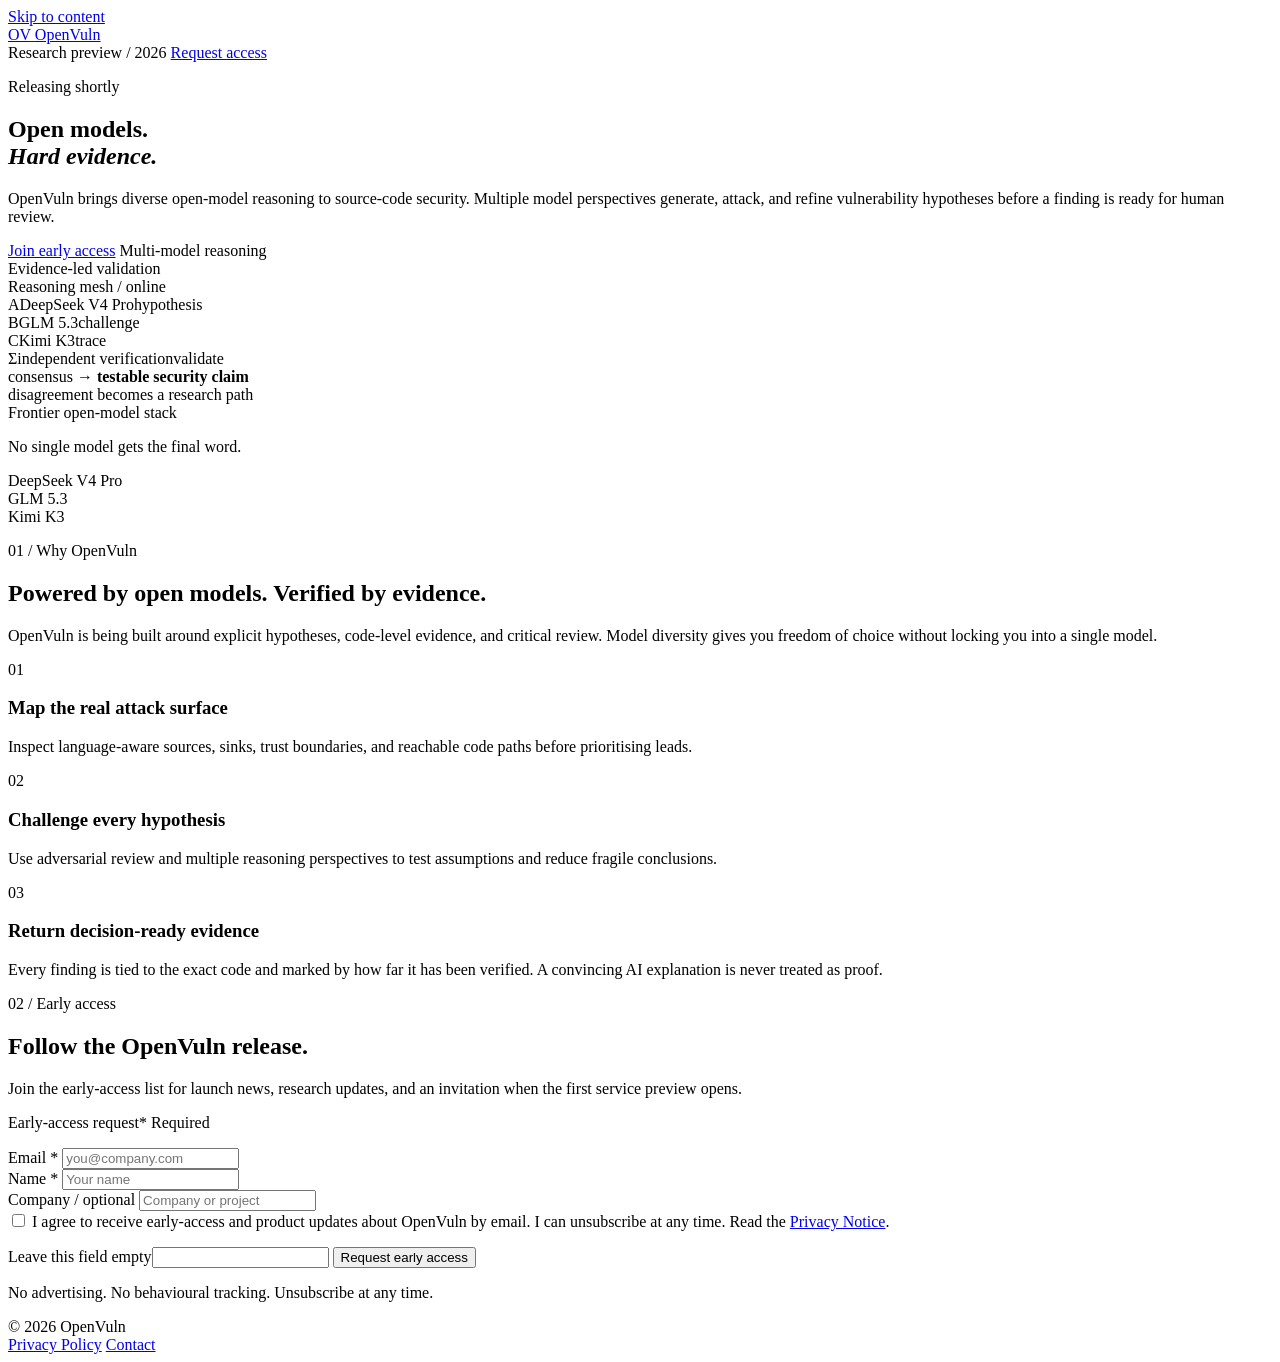
==== index.html @ 38823ecf "Add OpenVuln landing page" ====
<!doctype html>
<html lang="en">
  <head>
    <meta charset="utf-8">
    <meta name="viewport" content="width=device-width, initial-scale=1">
    <meta name="description" content="OpenVuln applies frontier open-model reasoning to evidence-led source-code security. Request early access.">
    <meta name="theme-color" content="#090a10">
    <meta property="og:title" content="OpenVuln — Open models. Hard evidence.">
    <meta property="og:description" content="A multi-model approach to serious vulnerability research.">
    <meta property="og:type" content="website">
    <meta property="og:url" content="https://openvuln.ai/">
    <title>OpenVuln — Open models. Hard evidence.</title>
    <link rel="stylesheet" href="assets/styles.css">
    <script src="assets/site.js" defer></script>
  </head>
  <body class="theme-openvuln">
    <a class="skip-link" href="#main">Skip to content</a>
    <header class="site-header shell">
      <a class="brand" href="./" aria-label="OpenVuln home">
        <span class="brand-mark" aria-hidden="true">OV</span>
        <span class="brand-name">OpenVuln</span>
      </a>
      <div class="header-meta">
        <span>Research preview / 2026</span>
        <a class="header-cta" href="#early-access">Request access</a>
      </div>
    </header>

    <main id="main">
      <section class="hero shell">
        <div>
          <p class="eyebrow"><span class="pulse" aria-hidden="true"></span>Releasing shortly</p>
          <h1>Open models.<br><em>Hard evidence.</em></h1>
          <p class="hero-copy">
            OpenVuln brings diverse open-model reasoning to source-code security. Multiple model
            perspectives generate, attack, and refine vulnerability hypotheses before a finding is
            ready for human review.
          </p>
          <div class="hero-actions">
            <a class="primary-cta" href="#early-access">Join early access</a>
            <span class="quiet-note">Multi-model reasoning<br>Evidence-led validation</span>
          </div>
        </div>

        <div class="signal-panel" aria-label="Illustration of OpenVuln multi-model reasoning">
          <div class="panel-header">
            <span class="panel-label">Reasoning mesh / online</span>
            <span class="panel-dots" aria-hidden="true"><span></span><span></span><span></span></span>
          </div>
          <div class="signal-body">
            <div class="signal-step"><span class="signal-index">A</span><span class="signal-name">DeepSeek V4 Pro</span><span class="signal-state">hypothesis</span></div>
            <div class="signal-step"><span class="signal-index">B</span><span class="signal-name">GLM 5.3</span><span class="signal-state">challenge</span></div>
            <div class="signal-step"><span class="signal-index">C</span><span class="signal-name">Kimi K3</span><span class="signal-state">trace</span></div>
            <div class="signal-step"><span class="signal-index">Σ</span><span class="signal-name">independent verification</span><span class="signal-state">validate</span></div>
            <div class="signal-output">consensus → <strong>testable security claim</strong><br>disagreement becomes a research path</div>
          </div>
        </div>
      </section>

      <section class="model-strip" aria-labelledby="model-stack-title">
        <div class="model-row shell">
          <div class="model-intro">
            <span class="model-label" id="model-stack-title">Frontier open-model stack</span>
            <p>No single model gets the final word.</p>
          </div>
          <div class="model-name">DeepSeek V4 Pro</div>
          <div class="model-name">GLM 5.3</div>
          <div class="model-name">Kimi K3</div>
        </div>
      </section>

      <section class="content-section shell" aria-labelledby="approach-title">
        <div class="section-heading">
          <p class="section-kicker">01 / Why OpenVuln</p>
          <div>
            <h2 id="approach-title">Powered by open models. Verified by evidence.</h2>
            <p>
              OpenVuln is being built around explicit hypotheses, code-level evidence, and critical
              review. Model diversity gives you freedom of choice without locking you into a
              single model.
            </p>
          </div>
        </div>
        <div class="capability-grid">
          <article class="capability">
            <span class="capability-number">01</span>
            <h3>Map the real attack surface</h3>
            <p>Inspect language-aware sources, sinks, trust boundaries, and reachable code paths before prioritising leads.</p>
          </article>
          <article class="capability">
            <span class="capability-number">02</span>
            <h3>Challenge every hypothesis</h3>
            <p>Use adversarial review and multiple reasoning perspectives to test assumptions and reduce fragile conclusions.</p>
          </article>
          <article class="capability">
            <span class="capability-number">03</span>
            <h3>Return decision-ready evidence</h3>
            <p>Every finding is tied to the exact code and marked by how far it has been verified. A convincing AI explanation is never treated as proof.</p>
          </article>
        </div>
      </section>

      <section class="signup-section" id="early-access" aria-labelledby="access-title">
        <div class="signup-layout shell">
          <div class="signup-copy">
            <p class="section-kicker">02 / Early access</p>
            <h2 id="access-title">Follow the OpenVuln release.</h2>
            <p>
              Join the early-access list for launch news, research updates, and an invitation when
              the first service preview opens.
            </p>
          </div>

          <form
            class="early-access-form"
            id="webform7542738000000615491"
            name="WebToLeads7542738000000615491"
            action="https://crm.zoho.com/crm/WebToLeadForm"
            method="POST"
            accept-charset="UTF-8"
            data-early-access-form
          >
            <input type="hidden" name="xnQsjsdp" value="f2f85721cc3fc7d3118a85d0d881007a45dde5ccdff1139d536a279b9ebe4af4">
            <input type="hidden" name="xmIwtLD" value="1190a3a3566710ea98368c4a2d206a01c016287afc2341ff5b751c95cf411600b32ecd8c53dbdc437910fa47d1f649e6">
            <input type="hidden" name="actionType" value="TGVhZHM=">
            <input type="hidden" name="returnURL" value="https://openvuln.ai/thanks">
            <input type="hidden" name="zc_gad" value="">

            <p class="form-note"><span>Early-access request</span><span>* Required</span></p>
            <div class="field">
              <label for="open-email">Email *</label>
              <input id="open-email" name="Email" type="email" maxlength="100" autocomplete="email" placeholder="you@company.com" required>
            </div>
            <div class="field">
              <label for="open-name">Name *</label>
              <input id="open-name" name="Last Name" type="text" maxlength="80" autocomplete="name" placeholder="Your name" required>
            </div>
            <div class="field">
              <label for="open-company">Company <span class="optional">/ optional</span></label>
              <input id="open-company" name="Company" type="text" maxlength="200" autocomplete="organization" placeholder="Company or project">
            </div>
            <label class="consent-field" for="open-consent">
              <input id="open-consent" type="checkbox" required data-consent aria-describedby="open-consent-error">
              <span>I agree to receive early-access and product updates about OpenVuln by email. I can unsubscribe at any time. Read the <a href="privacy/">Privacy Notice</a>.</span>
            </label>
            <p class="form-error" id="open-consent-error" data-consent-error aria-live="polite"></p>
            <label class="honeypot" aria-hidden="true">Leave this field empty<input type="text" name="aG9uZXlwb3Q" tabindex="-1" autocomplete="off"></label>
            <button class="submit-button" type="submit" data-submit>Request early access</button>
            <p class="form-fine-print">No advertising. No behavioural tracking. Unsubscribe at any time.</p>
          </form>
        </div>
      </section>
    </main>

    <footer class="site-footer shell">
      <span>© 2026 OpenVuln</span>
      <nav class="footer-links" aria-label="Footer">
        <a href="privacy/">Privacy Policy</a>
        <a href="mailto:privacy@autovuln.ai">Contact</a>
      </nav>
    </footer>
  </body>
</html>
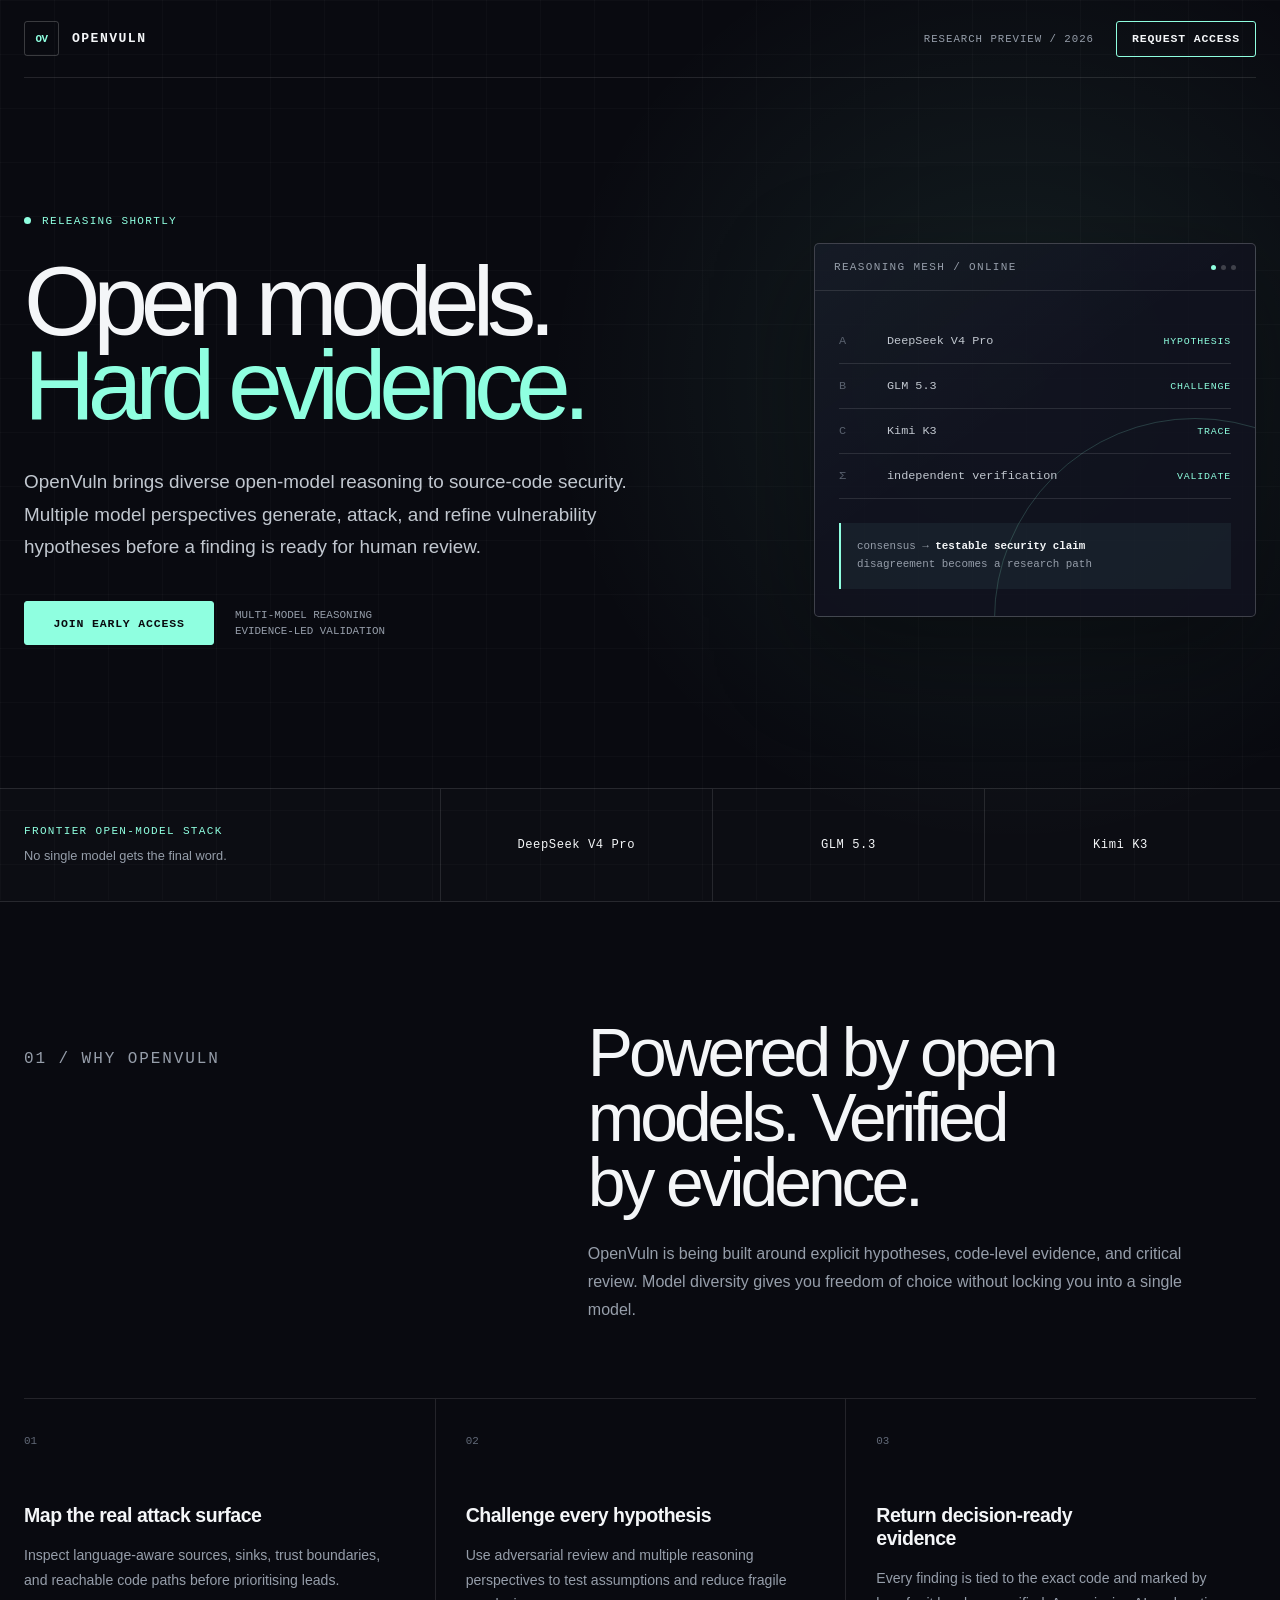
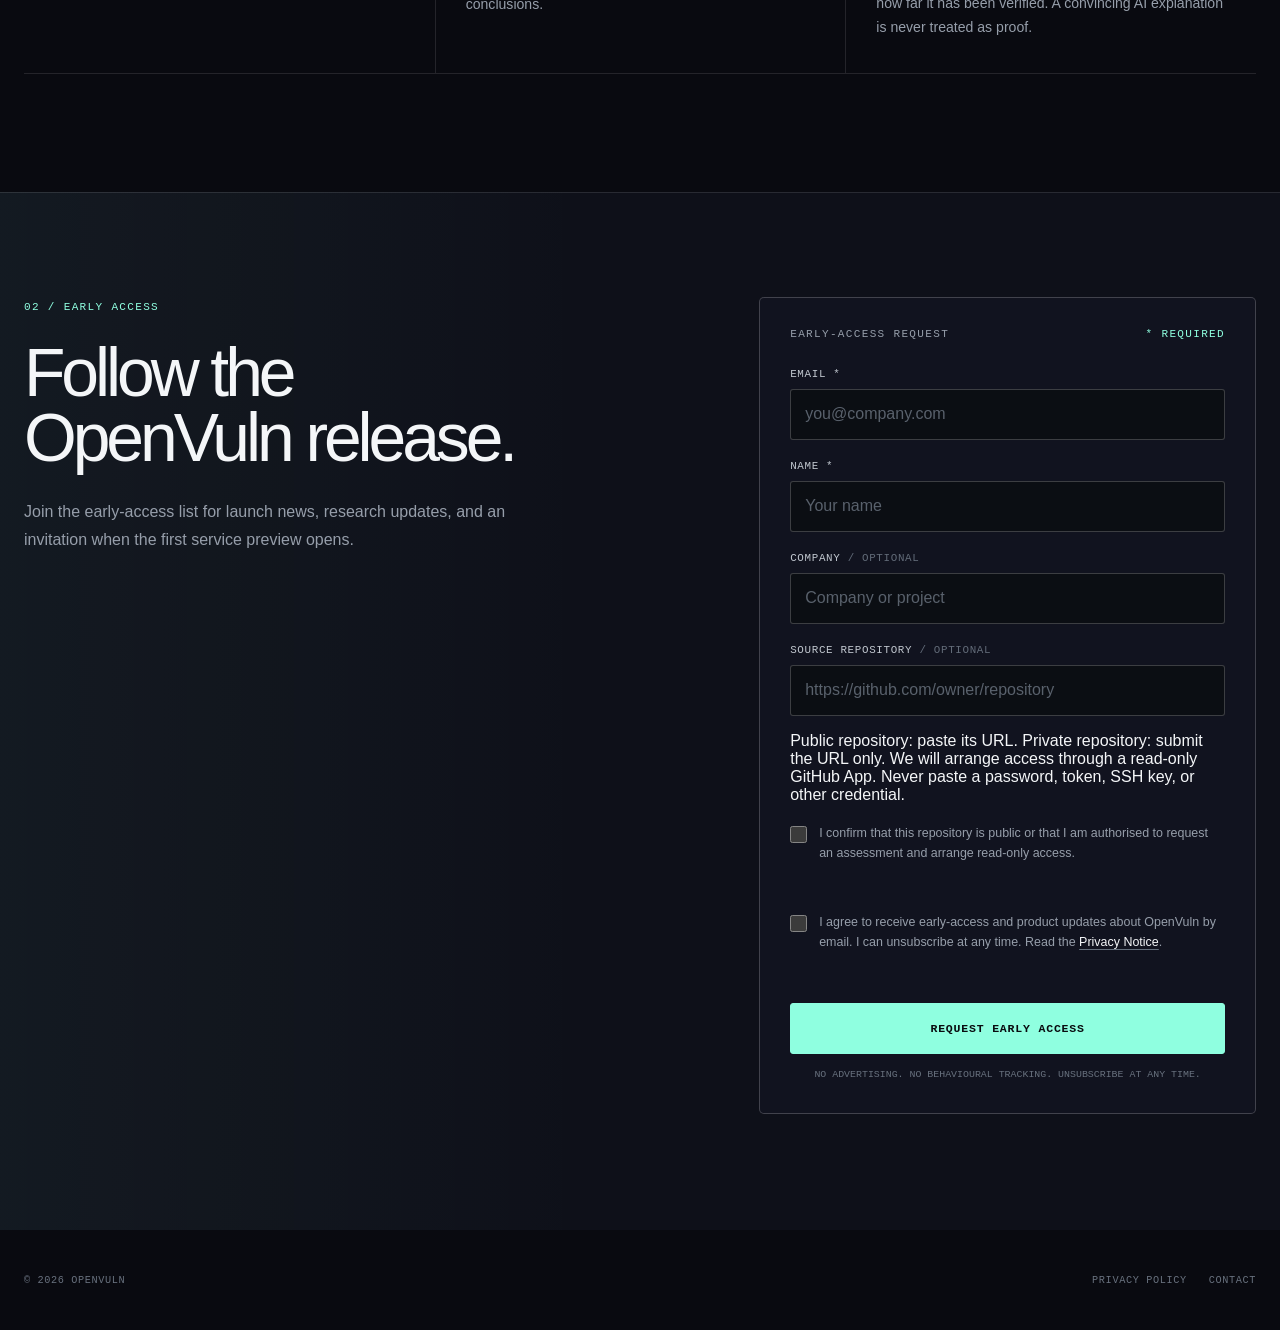
==== commit cf271363: "Add source repository request" ====
--- a/index.html
+++ b/index.html
@@ -139,6 +139,16 @@
               <label for="open-company">Company <span class="optional">/ optional</span></label>
               <input id="open-company" name="Company" type="text" maxlength="200" autocomplete="organization" placeholder="Company or project">
             </div>
+            <div class="field">
+              <label for="open-repository">Source repository <span class="optional">/ optional</span></label>
+              <input id="open-repository" name="Description" type="url" maxlength="2000" inputmode="url" autocomplete="url" placeholder="https://github.com/owner/repository" data-repository-url aria-describedby="open-repository-note open-repository-error">
+              <p class="field-note" id="open-repository-note">Public repository: paste its URL. Private repository: submit the URL only. We will arrange access through a read-only GitHub App. Never paste a password, token, SSH key, or other credential.</p>
+            </div>
+            <label class="consent-field repository-authorisation" for="open-repository-authorisation" data-repository-authorisation hidden>
+              <input id="open-repository-authorisation" type="checkbox" data-repository-authorisation-input aria-describedby="open-repository-error">
+              <span>I confirm that this repository is public or that I am authorised to request an assessment and arrange read-only access.</span>
+            </label>
+            <p class="form-error" id="open-repository-error" data-repository-error aria-live="polite"></p>
             <label class="consent-field" for="open-consent">
               <input id="open-consent" type="checkbox" required data-consent aria-describedby="open-consent-error">
               <span>I agree to receive early-access and product updates about OpenVuln by email. I can unsubscribe at any time. Read the <a href="privacy/">Privacy Notice</a>.</span>
--- a/assets/styles.css
+++ b/assets/styles.css
@@ -0,0 +1,935 @@
+:root {
+  color-scheme: dark;
+  --bg: #090b0f;
+  --bg-soft: #0e1117;
+  --panel: rgba(17, 21, 28, 0.82);
+  --panel-solid: #11151c;
+  --line: rgba(255, 255, 255, 0.11);
+  --line-strong: rgba(255, 255, 255, 0.2);
+  --text: #f4f6f8;
+  --muted: #969eaa;
+  --muted-bright: #c1c7cf;
+  --accent: #d4ff4f;
+  --accent-rgb: 212, 255, 79;
+  --accent-alt: #7ee7c5;
+  --danger: #ff796c;
+  --display: "Arial Narrow", "Helvetica Neue", Arial, sans-serif;
+  --body: Inter, ui-sans-serif, -apple-system, BlinkMacSystemFont, "Segoe UI", sans-serif;
+  --mono: "SFMono-Regular", Consolas, "Liberation Mono", monospace;
+}
+
+.theme-openvuln {
+  --bg: #090a10;
+  --bg-soft: #0e1019;
+  --panel: rgba(17, 19, 31, 0.84);
+  --panel-solid: #11131f;
+  --accent: #8fffe0;
+  --accent-rgb: 143, 255, 224;
+  --accent-alt: #b996ff;
+}
+
+* {
+  box-sizing: border-box;
+}
+
+html {
+  scroll-behavior: smooth;
+}
+
+body {
+  min-width: 320px;
+  margin: 0;
+  overflow-x: hidden;
+  background:
+    radial-gradient(circle at 79% 13%, rgba(var(--accent-rgb), 0.09), transparent 29rem),
+    var(--bg);
+  color: var(--text);
+  font-family: var(--body);
+  -webkit-font-smoothing: antialiased;
+}
+
+body::before {
+  position: fixed;
+  z-index: -1;
+  inset: 0;
+  background-image:
+    linear-gradient(rgba(255, 255, 255, 0.025) 1px, transparent 1px),
+    linear-gradient(90deg, rgba(255, 255, 255, 0.025) 1px, transparent 1px);
+  background-size: 54px 54px;
+  content: "";
+  pointer-events: none;
+}
+
+a {
+  color: inherit;
+}
+
+button,
+input {
+  font: inherit;
+}
+
+.skip-link {
+  position: fixed;
+  z-index: 100;
+  top: 12px;
+  left: 12px;
+  padding: 10px 14px;
+  transform: translateY(-160%);
+  border-radius: 3px;
+  background: var(--accent);
+  color: #080a0e;
+  font-weight: 700;
+  text-decoration: none;
+}
+
+.skip-link:focus {
+  transform: translateY(0);
+}
+
+.shell {
+  width: min(1240px, calc(100% - 48px));
+  margin-inline: auto;
+}
+
+.site-header {
+  display: flex;
+  min-height: 78px;
+  align-items: center;
+  justify-content: space-between;
+  gap: 24px;
+  border-bottom: 1px solid var(--line);
+}
+
+.brand {
+  display: inline-flex;
+  align-items: center;
+  gap: 13px;
+  text-decoration: none;
+}
+
+.brand-mark {
+  display: grid;
+  width: 35px;
+  height: 35px;
+  place-items: center;
+  border: 1px solid var(--line-strong);
+  border-radius: 3px;
+  color: var(--accent);
+  font-family: var(--mono);
+  font-size: 0.68rem;
+  font-weight: 700;
+  letter-spacing: -0.05em;
+}
+
+.brand-name {
+  font-family: var(--mono);
+  font-size: 0.82rem;
+  font-weight: 700;
+  letter-spacing: 0.11em;
+  text-transform: uppercase;
+}
+
+.header-meta {
+  display: inline-flex;
+  align-items: center;
+  gap: 22px;
+  color: var(--muted);
+  font-family: var(--mono);
+  font-size: 0.67rem;
+  letter-spacing: 0.09em;
+  text-transform: uppercase;
+}
+
+.header-cta,
+.primary-cta,
+.submit-button {
+  display: inline-flex;
+  min-height: 44px;
+  align-items: center;
+  justify-content: center;
+  border: 1px solid var(--accent);
+  border-radius: 3px;
+  background: var(--accent);
+  color: #090b0f;
+  font-family: var(--mono);
+  font-size: 0.72rem;
+  font-weight: 750;
+  letter-spacing: 0.07em;
+  text-decoration: none;
+  text-transform: uppercase;
+  transition: transform 160ms ease, box-shadow 160ms ease, background 160ms ease;
+}
+
+.header-cta {
+  min-height: 36px;
+  padding: 0 15px;
+  background: transparent;
+  color: var(--text);
+}
+
+.header-cta:hover,
+.header-cta:focus-visible,
+.primary-cta:hover,
+.primary-cta:focus-visible,
+.submit-button:hover,
+.submit-button:focus-visible {
+  transform: translateY(-2px);
+  box-shadow: 0 12px 30px rgba(var(--accent-rgb), 0.15);
+}
+
+.hero {
+  display: grid;
+  min-height: 710px;
+  grid-template-columns: minmax(0, 1.12fr) minmax(360px, 0.72fr);
+  align-items: center;
+  gap: clamp(48px, 8vw, 116px);
+  padding: 82px 0 88px;
+}
+
+.eyebrow,
+.section-kicker,
+.panel-label,
+.model-label,
+.form-note,
+.legal-kicker,
+.status-pill {
+  font-family: var(--mono);
+  font-size: 0.69rem;
+  letter-spacing: 0.12em;
+  text-transform: uppercase;
+}
+
+.eyebrow {
+  display: flex;
+  align-items: center;
+  gap: 11px;
+  margin: 0 0 32px;
+  color: var(--accent);
+}
+
+.pulse {
+  width: 7px;
+  height: 7px;
+  border-radius: 50%;
+  background: currentColor;
+  box-shadow: 0 0 0 0 rgba(var(--accent-rgb), 0.5);
+  animation: pulse 2.4s infinite;
+}
+
+@keyframes pulse {
+  70% {
+    box-shadow: 0 0 0 8px rgba(var(--accent-rgb), 0);
+  }
+  100% {
+    box-shadow: 0 0 0 0 rgba(var(--accent-rgb), 0);
+  }
+}
+
+.hero h1 {
+  max-width: 820px;
+  margin: 0;
+  font-family: var(--display);
+  font-size: clamp(4rem, 7.7vw, 7.2rem);
+  font-stretch: condensed;
+  font-weight: 500;
+  letter-spacing: -0.075em;
+  line-height: 0.86;
+  text-wrap: balance;
+}
+
+.hero h1 em {
+  color: var(--accent);
+  font-style: normal;
+}
+
+.hero-copy {
+  max-width: 650px;
+  margin: 38px 0 0;
+  color: var(--muted-bright);
+  font-size: clamp(1rem, 1.6vw, 1.18rem);
+  line-height: 1.72;
+}
+
+.hero-actions {
+  display: flex;
+  flex-wrap: wrap;
+  align-items: center;
+  gap: 21px;
+  margin-top: 38px;
+}
+
+.primary-cta {
+  min-width: 190px;
+  padding: 0 22px;
+}
+
+.quiet-note {
+  color: var(--muted);
+  font-family: var(--mono);
+  font-size: 0.68rem;
+  line-height: 1.55;
+  text-transform: uppercase;
+}
+
+.signal-panel {
+  position: relative;
+  overflow: hidden;
+  border: 1px solid var(--line-strong);
+  border-radius: 5px;
+  background: linear-gradient(145deg, rgba(var(--accent-rgb), 0.04), transparent 46%), var(--panel);
+  box-shadow: 0 34px 100px rgba(0, 0, 0, 0.35);
+}
+
+.signal-panel::after {
+  position: absolute;
+  right: -32%;
+  bottom: -55%;
+  width: 25rem;
+  height: 25rem;
+  border: 1px solid rgba(var(--accent-rgb), 0.18);
+  border-radius: 50%;
+  content: "";
+}
+
+.panel-header {
+  display: flex;
+  align-items: center;
+  justify-content: space-between;
+  padding: 17px 19px;
+  border-bottom: 1px solid var(--line);
+}
+
+.panel-label {
+  color: var(--muted);
+}
+
+.panel-dots {
+  display: flex;
+  gap: 5px;
+}
+
+.panel-dots span {
+  width: 5px;
+  height: 5px;
+  border-radius: 50%;
+  background: var(--line-strong);
+}
+
+.panel-dots span:first-child {
+  background: var(--accent);
+}
+
+.signal-body {
+  position: relative;
+  z-index: 1;
+  padding: 28px 24px 27px;
+  font-family: var(--mono);
+}
+
+.signal-step {
+  display: grid;
+  grid-template-columns: 38px minmax(0, 1fr) auto;
+  align-items: center;
+  gap: 10px;
+  padding: 15px 0;
+  border-bottom: 1px solid var(--line);
+  font-size: 0.74rem;
+}
+
+.signal-step:last-of-type {
+  border-bottom: 0;
+}
+
+.signal-index {
+  color: #59616e;
+}
+
+.signal-name {
+  color: var(--muted-bright);
+}
+
+.signal-state {
+  color: var(--accent);
+  font-size: 0.62rem;
+  letter-spacing: 0.08em;
+  text-transform: uppercase;
+}
+
+.signal-output {
+  margin-top: 24px;
+  padding: 15px 16px;
+  border-left: 2px solid var(--accent);
+  background: rgba(var(--accent-rgb), 0.055);
+  color: var(--muted);
+  font-size: 0.68rem;
+  line-height: 1.65;
+}
+
+.signal-output strong {
+  color: var(--text);
+  font-weight: 600;
+}
+
+.model-strip {
+  border-block: 1px solid var(--line);
+  background: rgba(255, 255, 255, 0.015);
+}
+
+.model-row {
+  display: grid;
+  min-height: 112px;
+  grid-template-columns: 1.1fr repeat(3, minmax(140px, 0.72fr));
+  align-items: center;
+}
+
+.model-intro {
+  padding-right: 36px;
+}
+
+.model-label {
+  display: block;
+  margin-bottom: 9px;
+  color: var(--accent);
+}
+
+.model-intro p {
+  margin: 0;
+  color: var(--muted);
+  font-size: 0.8rem;
+  line-height: 1.55;
+}
+
+.model-name {
+  display: grid;
+  min-height: 112px;
+  place-items: center;
+  border-left: 1px solid var(--line);
+  font-family: var(--mono);
+  font-size: 0.76rem;
+  letter-spacing: 0.045em;
+  text-align: center;
+}
+
+.content-section {
+  padding: 118px 0;
+}
+
+.section-heading {
+  display: grid;
+  grid-template-columns: minmax(0, 0.85fr) minmax(320px, 1.15fr);
+  gap: 70px;
+  margin-bottom: 74px;
+}
+
+.section-kicker {
+  margin: 4px 0 0;
+  color: var(--accent);
+}
+
+.section-heading h2,
+.signup-copy h2,
+.legal-hero h1,
+.thanks-card h1 {
+  margin: 0;
+  font-family: var(--display);
+  font-size: clamp(2.8rem, 5.3vw, 5.1rem);
+  font-weight: 500;
+  letter-spacing: -0.06em;
+  line-height: 0.96;
+  text-wrap: balance;
+}
+
+.section-heading p {
+  max-width: 630px;
+  margin: 25px 0 0;
+  color: var(--muted);
+  font-size: 1rem;
+  line-height: 1.75;
+}
+
+.capability-grid {
+  display: grid;
+  grid-template-columns: repeat(3, minmax(0, 1fr));
+  border-top: 1px solid var(--line);
+}
+
+.capability {
+  min-height: 265px;
+  padding: 31px 30px 34px 0;
+  border-bottom: 1px solid var(--line);
+}
+
+.capability + .capability {
+  padding-left: 30px;
+  border-left: 1px solid var(--line);
+}
+
+.capability-number {
+  color: #616977;
+  font-family: var(--mono);
+  font-size: 0.68rem;
+}
+
+.capability h3 {
+  max-width: 260px;
+  margin: 56px 0 16px;
+  font-size: 1.22rem;
+  font-weight: 600;
+  letter-spacing: -0.025em;
+}
+
+.capability p {
+  margin: 0;
+  color: var(--muted);
+  font-size: 0.88rem;
+  line-height: 1.72;
+}
+
+.signup-section {
+  padding: 104px 0 116px;
+  border-top: 1px solid var(--line);
+  background:
+    linear-gradient(90deg, rgba(var(--accent-rgb), 0.045), transparent 46%),
+    var(--bg-soft);
+}
+
+.signup-layout {
+  display: grid;
+  grid-template-columns: minmax(0, 0.88fr) minmax(420px, 0.72fr);
+  align-items: start;
+  gap: clamp(60px, 10vw, 140px);
+}
+
+.signup-copy .section-kicker {
+  margin-bottom: 27px;
+}
+
+.signup-copy > p:last-child {
+  max-width: 530px;
+  margin: 28px 0 0;
+  color: var(--muted);
+  line-height: 1.75;
+}
+
+.early-access-form {
+  padding: 30px;
+  border: 1px solid var(--line-strong);
+  border-radius: 5px;
+  background: var(--panel-solid);
+}
+
+.form-note {
+  display: flex;
+  align-items: center;
+  justify-content: space-between;
+  gap: 20px;
+  margin: 0 0 28px;
+  color: var(--muted);
+}
+
+.form-note span:last-child {
+  color: var(--accent);
+}
+
+.field {
+  margin-bottom: 20px;
+}
+
+.field label {
+  display: block;
+  margin-bottom: 9px;
+  color: var(--muted-bright);
+  font-family: var(--mono);
+  font-size: 0.68rem;
+  letter-spacing: 0.06em;
+  text-transform: uppercase;
+}
+
+.optional {
+  color: #626b78;
+}
+
+.field input {
+  width: 100%;
+  min-height: 51px;
+  padding: 0 14px;
+  border: 1px solid var(--line-strong);
+  border-radius: 3px;
+  outline: 0;
+  background: #0b0e13;
+  color: var(--text);
+  transition: border-color 150ms ease, box-shadow 150ms ease;
+}
+
+.field input::placeholder {
+  color: #59616c;
+}
+
+.field input:focus {
+  border-color: var(--accent);
+  box-shadow: 0 0 0 3px rgba(var(--accent-rgb), 0.08);
+}
+
+.consent-field {
+  display: grid;
+  grid-template-columns: 18px minmax(0, 1fr);
+  gap: 11px;
+  margin: 6px 0 24px;
+  color: var(--muted);
+  cursor: pointer;
+  font-size: 0.78rem;
+  line-height: 1.58;
+}
+
+.consent-field input {
+  width: 17px;
+  height: 17px;
+  margin: 2px 0 0;
+  accent-color: var(--accent);
+}
+
+.consent-field a {
+  color: var(--text);
+  text-decoration-color: #65707d;
+  text-underline-offset: 3px;
+}
+
+.form-error {
+  min-height: 20px;
+  margin: -11px 0 17px 29px;
+  color: var(--danger);
+  font-size: 0.74rem;
+}
+
+.submit-button {
+  width: 100%;
+  min-height: 51px;
+  cursor: pointer;
+}
+
+.submit-button:disabled {
+  cursor: wait;
+  opacity: 0.65;
+  transform: none;
+}
+
+.form-fine-print {
+  margin: 14px 0 0;
+  color: #68717e;
+  font-family: var(--mono);
+  font-size: 0.62rem;
+  line-height: 1.5;
+  text-align: center;
+  text-transform: uppercase;
+}
+
+.honeypot {
+  position: absolute !important;
+  width: 1px !important;
+  height: 1px !important;
+  overflow: hidden !important;
+  clip: rect(0 0 0 0) !important;
+  clip-path: inset(50%) !important;
+  white-space: nowrap !important;
+}
+
+.site-footer {
+  display: flex;
+  min-height: 100px;
+  align-items: center;
+  justify-content: space-between;
+  gap: 30px;
+  color: #68717e;
+  font-family: var(--mono);
+  font-size: 0.64rem;
+  letter-spacing: 0.06em;
+  text-transform: uppercase;
+}
+
+.footer-links {
+  display: flex;
+  flex-wrap: wrap;
+  gap: 22px;
+}
+
+.footer-links a {
+  text-decoration-color: transparent;
+  text-underline-offset: 4px;
+}
+
+.footer-links a:hover,
+.footer-links a:focus-visible {
+  color: var(--text);
+  text-decoration-color: var(--accent);
+}
+
+.legal-page,
+.thanks-page {
+  min-height: 100vh;
+}
+
+.legal-main {
+  width: min(920px, calc(100% - 48px));
+  margin-inline: auto;
+  padding: 96px 0 112px;
+}
+
+.legal-hero {
+  padding-bottom: 72px;
+  border-bottom: 1px solid var(--line);
+}
+
+.legal-kicker {
+  margin: 0 0 23px;
+  color: var(--accent);
+}
+
+.effective-date {
+  margin: 25px 0 0;
+  color: var(--muted);
+  font-family: var(--mono);
+  font-size: 0.67rem;
+  letter-spacing: 0.08em;
+  text-transform: uppercase;
+}
+
+.legal-intro {
+  max-width: 700px;
+  margin: 35px 0 0;
+  color: var(--muted-bright);
+  font-size: 1.05rem;
+  line-height: 1.75;
+}
+
+.legal-sections {
+  counter-reset: legal;
+}
+
+.legal-sections section {
+  display: grid;
+  grid-template-columns: 74px minmax(0, 1fr);
+  gap: 24px;
+  padding: 42px 0 46px;
+  border-bottom: 1px solid var(--line);
+  counter-increment: legal;
+}
+
+.legal-sections section::before {
+  padding-top: 5px;
+  color: #616a77;
+  content: counter(legal, decimal-leading-zero);
+  font-family: var(--mono);
+  font-size: 0.67rem;
+}
+
+.legal-sections h2 {
+  margin: 0 0 18px;
+  font-size: 1.28rem;
+  font-weight: 600;
+  letter-spacing: -0.025em;
+}
+
+.legal-sections p,
+.legal-sections li {
+  color: var(--muted);
+  font-size: 0.92rem;
+  line-height: 1.78;
+}
+
+.legal-sections p {
+  margin: 0 0 15px;
+}
+
+.legal-sections p:last-child {
+  margin-bottom: 0;
+}
+
+.legal-sections ul {
+  margin: 0 0 17px;
+  padding-left: 1.2rem;
+}
+
+.legal-sections a {
+  color: var(--text);
+  text-underline-offset: 4px;
+}
+
+.thanks-page {
+  display: grid;
+  place-items: center;
+  padding: 32px;
+}
+
+.thanks-card {
+  width: min(700px, 100%);
+  padding: clamp(36px, 7vw, 70px);
+  border: 1px solid var(--line-strong);
+  border-radius: 5px;
+  background: var(--panel);
+  box-shadow: 0 35px 100px rgba(0, 0, 0, 0.35);
+}
+
+.status-pill {
+  display: inline-flex;
+  align-items: center;
+  gap: 9px;
+  margin-bottom: 28px;
+  color: var(--accent);
+}
+
+.status-pill::before {
+  width: 7px;
+  height: 7px;
+  border-radius: 50%;
+  background: currentColor;
+  content: "";
+}
+
+.thanks-card p {
+  max-width: 540px;
+  margin: 28px 0 0;
+  color: var(--muted);
+  font-size: 1rem;
+  line-height: 1.72;
+}
+
+.thanks-card .primary-cta {
+  margin-top: 34px;
+}
+
+@media (max-width: 980px) {
+  .hero {
+    grid-template-columns: 1fr;
+  }
+
+  .hero-copy {
+    max-width: 730px;
+  }
+
+  .signal-panel {
+    width: min(620px, 100%);
+  }
+
+  .model-row {
+    grid-template-columns: repeat(3, 1fr);
+  }
+
+  .model-intro {
+    grid-column: 1 / -1;
+    padding: 26px 0;
+    border-bottom: 1px solid var(--line);
+  }
+
+  .model-name {
+    min-height: 82px;
+  }
+
+  .model-name:nth-of-type(2) {
+    border-left: 0;
+  }
+
+  .signup-layout {
+    grid-template-columns: 1fr;
+  }
+
+  .early-access-form {
+    width: min(620px, 100%);
+  }
+}
+
+@media (max-width: 720px) {
+  .shell {
+    width: min(100% - 30px, 1240px);
+  }
+
+  .site-header {
+    min-height: 68px;
+  }
+
+  .header-meta > span {
+    display: none;
+  }
+
+  .hero {
+    min-height: auto;
+    padding: 68px 0 72px;
+  }
+
+  .hero h1 {
+    font-size: clamp(3.35rem, 16vw, 5.1rem);
+  }
+
+  .model-row {
+    grid-template-columns: 1fr;
+  }
+
+  .model-name {
+    min-height: 67px;
+    border-bottom: 1px solid var(--line);
+    border-left: 0;
+  }
+
+  .section-heading {
+    grid-template-columns: 1fr;
+    gap: 24px;
+  }
+
+  .capability-grid {
+    grid-template-columns: 1fr;
+  }
+
+  .capability {
+    min-height: auto;
+    padding: 28px 0 32px;
+  }
+
+  .capability + .capability {
+    padding-left: 0;
+    border-left: 0;
+  }
+
+  .capability h3 {
+    margin-top: 30px;
+  }
+
+  .content-section,
+  .signup-section {
+    padding: 82px 0;
+  }
+
+  .early-access-form {
+    padding: 23px 20px;
+  }
+
+  .site-footer {
+    align-items: flex-start;
+    flex-direction: column;
+    justify-content: center;
+    padding: 28px 0;
+  }
+
+  .legal-main {
+    width: min(100% - 30px, 920px);
+    padding-top: 70px;
+  }
+
+  .legal-sections section {
+    grid-template-columns: 1fr;
+    gap: 13px;
+  }
+}
+
+@media (prefers-reduced-motion: reduce) {
+  html {
+    scroll-behavior: auto;
+  }
+
+  *,
+  *::before,
+  *::after {
+    animation-duration: 0.01ms !important;
+    animation-iteration-count: 1 !important;
+    transition-duration: 0.01ms !important;
+  }
+}
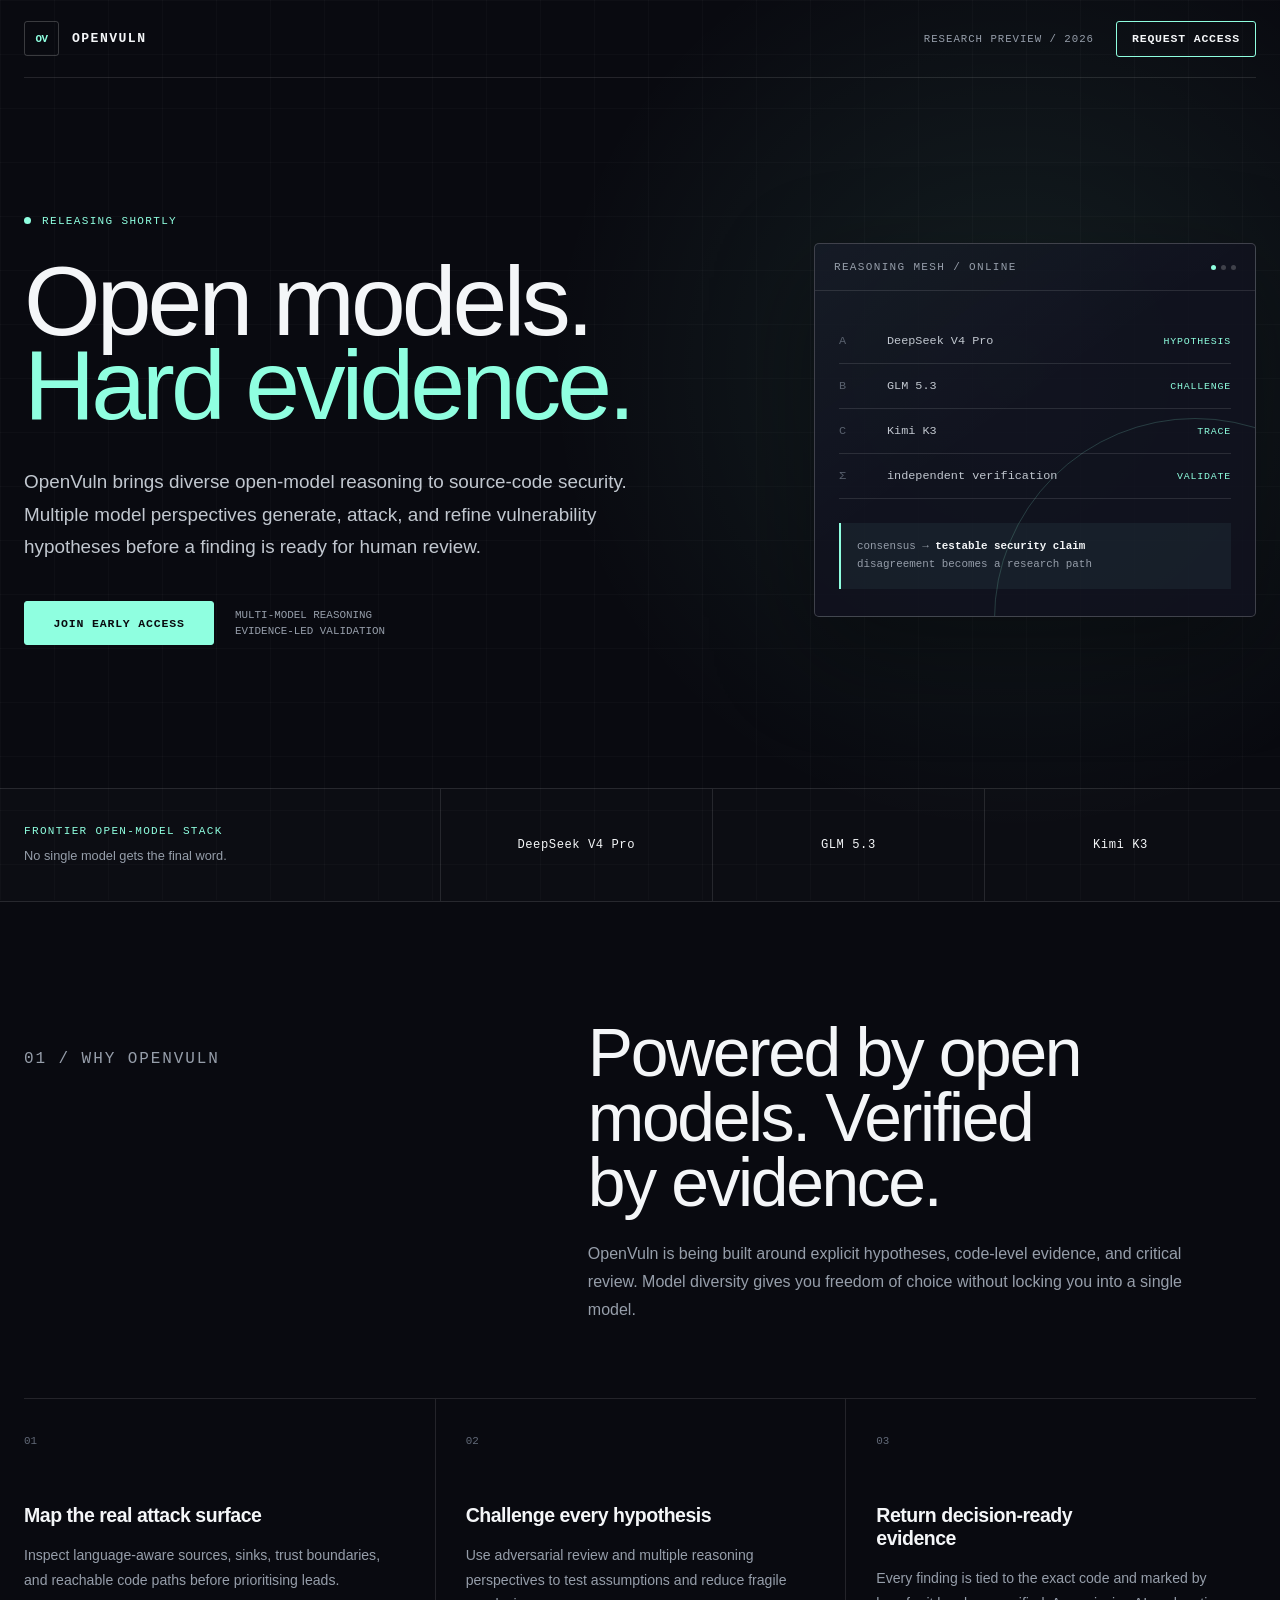
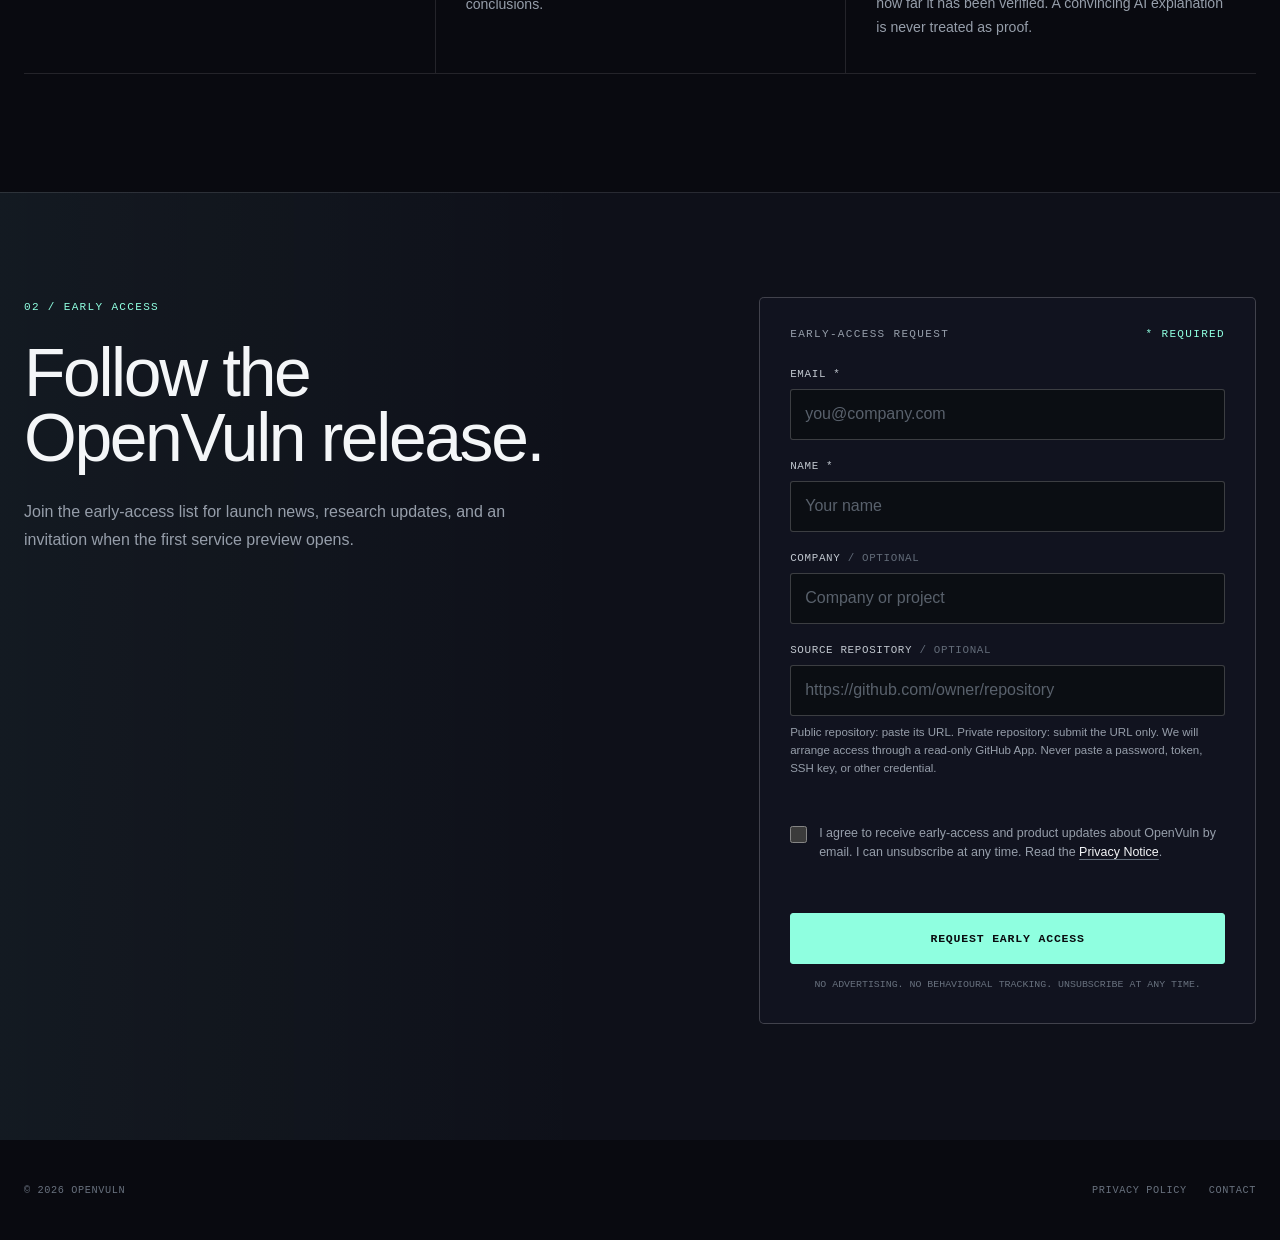
==== commit 64de271a: "Map repository URL to Zoho" ====
--- a/index.html
+++ b/index.html
@@ -120,8 +120,8 @@
             accept-charset="UTF-8"
             data-early-access-form
           >
-            <input type="hidden" name="xnQsjsdp" value="f2f85721cc3fc7d3118a85d0d881007a45dde5ccdff1139d536a279b9ebe4af4">
-            <input type="hidden" name="xmIwtLD" value="1190a3a3566710ea98368c4a2d206a01c016287afc2341ff5b751c95cf411600b32ecd8c53dbdc437910fa47d1f649e6">
+            <input type="hidden" name="xnQsjsdp" value="732f4fb30572c0014492d65c94c762e6a29b88c3f32edfc182bb2354ef6e1d4e">
+            <input type="hidden" name="xmIwtLD" value="ab736d60496770a863a85e1fb626de828527c736154b867162334ee669f2df71b85857b7de4afe11dc5f50b169a89758">
             <input type="hidden" name="actionType" value="TGVhZHM=">
             <input type="hidden" name="returnURL" value="https://openvuln.ai/thanks">
             <input type="hidden" name="zc_gad" value="">
@@ -141,7 +141,7 @@
             </div>
             <div class="field">
               <label for="open-repository">Source repository <span class="optional">/ optional</span></label>
-              <input id="open-repository" name="Description" type="url" maxlength="2000" inputmode="url" autocomplete="url" placeholder="https://github.com/owner/repository" data-repository-url aria-describedby="open-repository-note open-repository-error">
+              <input id="open-repository" name="Website" type="url" maxlength="255" inputmode="url" autocomplete="url" placeholder="https://github.com/owner/repository" data-repository-url aria-describedby="open-repository-note open-repository-error">
               <p class="field-note" id="open-repository-note">Public repository: paste its URL. Private repository: submit the URL only. We will arrange access through a read-only GitHub App. Never paste a password, token, SSH key, or other credential.</p>
             </div>
             <label class="consent-field repository-authorisation" for="open-repository-authorisation" data-repository-authorisation hidden>
--- a/assets/styles.css
+++ b/assets/styles.css
@@ -13,7 +13,7 @@
   --accent-rgb: 212, 255, 79;
   --accent-alt: #7ee7c5;
   --danger: #ff796c;
-  --display: "Arial Narrow", "Helvetica Neue", Arial, sans-serif;
+  --display: "Helvetica Neue", Arial, sans-serif;
   --body: Inter, ui-sans-serif, -apple-system, BlinkMacSystemFont, "Segoe UI", sans-serif;
   --mono: "SFMono-Regular", Consolas, "Liberation Mono", monospace;
 }
@@ -233,7 +233,7 @@
   font-size: clamp(4rem, 7.7vw, 7.2rem);
   font-stretch: condensed;
   font-weight: 500;
-  letter-spacing: -0.075em;
+  letter-spacing: -0.04em;
   line-height: 0.86;
   text-wrap: balance;
 }
@@ -435,7 +435,7 @@
   font-family: var(--display);
   font-size: clamp(2.8rem, 5.3vw, 5.1rem);
   font-weight: 500;
-  letter-spacing: -0.06em;
+  letter-spacing: -0.035em;
   line-height: 0.96;
   text-wrap: balance;
 }
@@ -571,6 +571,13 @@
   box-shadow: 0 0 0 3px rgba(var(--accent-rgb), 0.08);
 }
 
+.field-note {
+  margin: 8px 0 0;
+  color: var(--muted);
+  font-size: 0.72rem;
+  line-height: 1.55;
+}
+
 .consent-field {
   display: grid;
   grid-template-columns: 18px minmax(0, 1fr);
@@ -580,6 +587,14 @@
   cursor: pointer;
   font-size: 0.78rem;
   line-height: 1.58;
+}
+
+.repository-authorisation {
+  margin-bottom: 8px;
+}
+
+.repository-authorisation[hidden] {
+  display: none;
 }
 
 .consent-field input {
